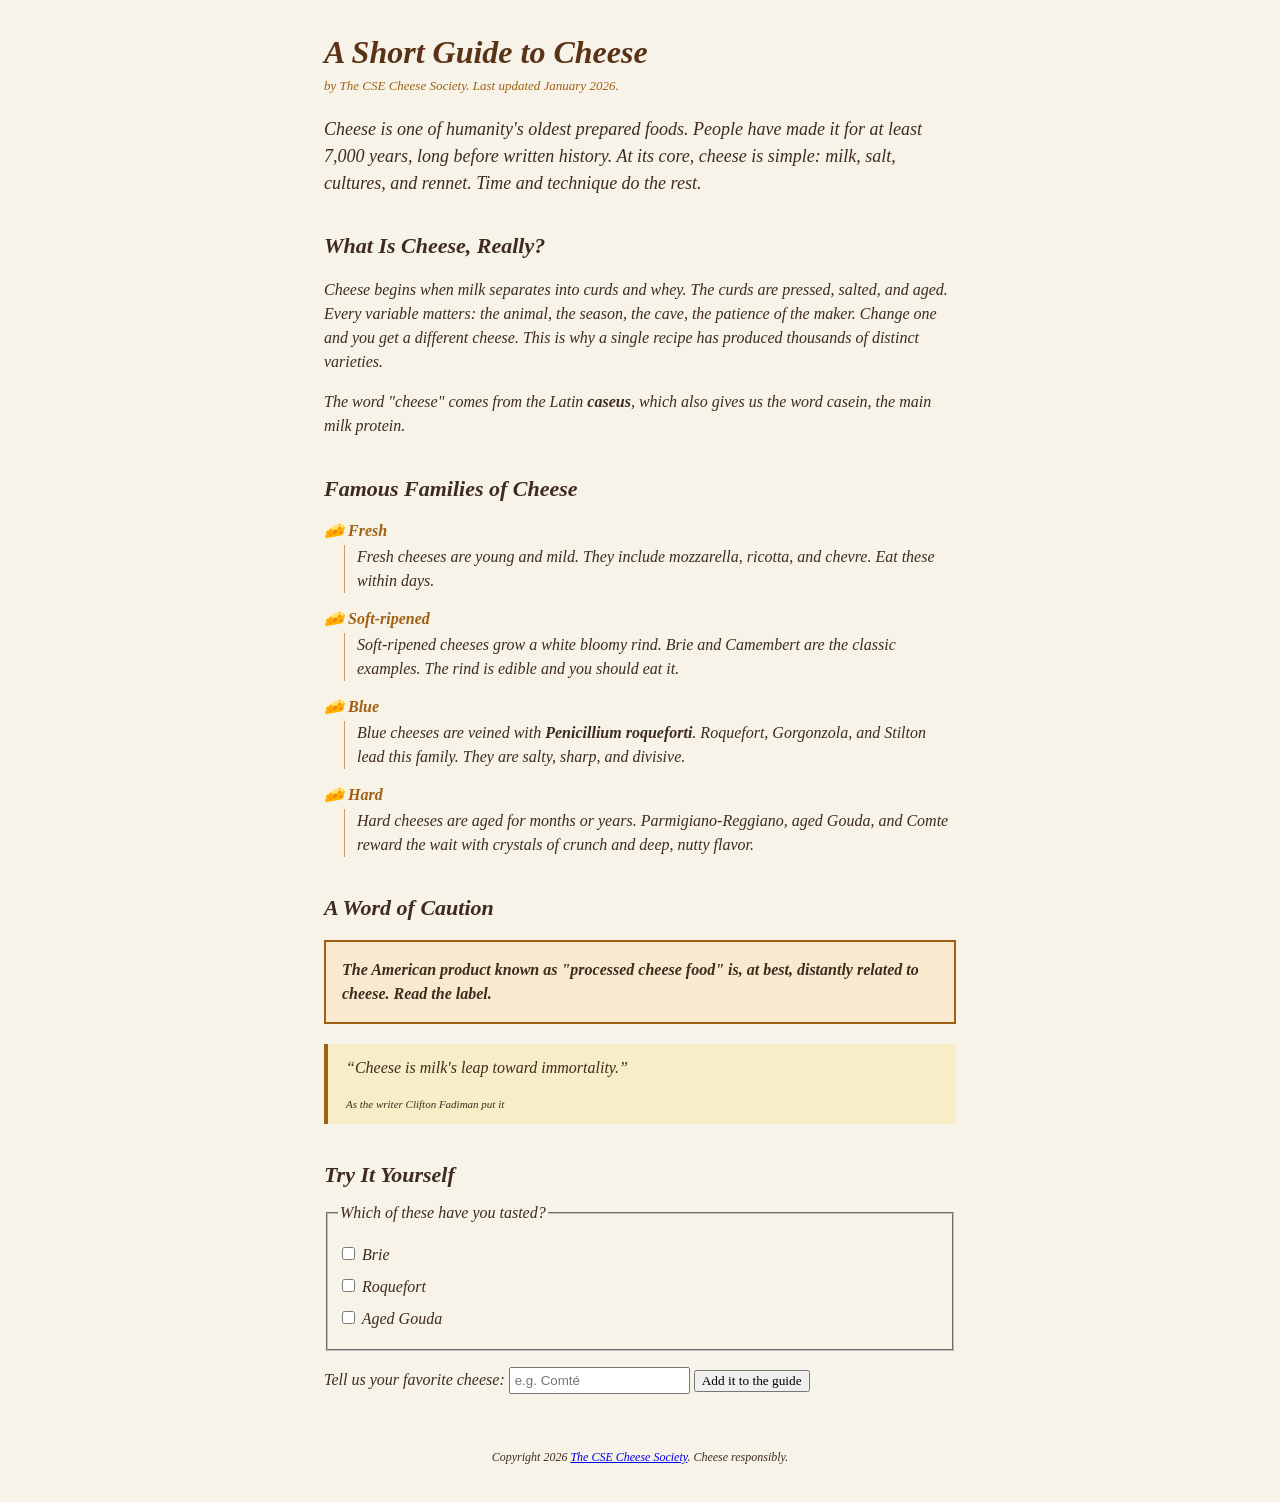
==== cheese.html @ 2a0a9105 "first submit for hw3" ====
<!doctype html>
<html lang="en">
<head>
	<meta charset="utf-8">
	<title>A Short Guide to Cheese</title>
	<link rel="stylesheet" href="cheese.css">
</head>
<body>
	<header>
		<h1>A Short Guide to Cheese</h1>
		<p>by The CSE Cheese Society. Last updated <time datetime="2026-01">January 2026</time>.</p>
	</header>

	<main>
		<article>
			<p>Cheese is one of humanity's oldest prepared foods. People have made it for at least 7,000 years, long before written history. At its core, cheese is simple: milk, salt, cultures, and rennet. Time and technique do the rest.</p>

			<section>
				<h2>What Is Cheese, Really?</h2>
				<p>Cheese begins when milk separates into curds and whey. The curds are pressed, salted, and aged. Every variable matters: the animal, the season, the cave, the patience of the maker. Change one and you get a different cheese. This is why a single recipe has produced thousands of distinct varieties.</p>
				<p>The word "cheese" comes from the Latin <strong>caseus</strong>, which also gives us the word <span class="latin-term">casein</span>, the main milk protein.</p>
			</section>

			<section id="cheese-families">
				<h2>Famous Families of Cheese</h2>
				<dl>
					<dt>Fresh</dt>
					<dd>Fresh cheeses are young and mild. They include mozzarella, ricotta, and chevre. Eat these within days.</dd>
					<dt>Soft-ripened</dt>
					<dd>Soft-ripened cheeses grow a white bloomy rind. Brie and Camembert are the classic examples. The rind is edible and you should eat it.</dd>
					<dt>Blue</dt>
					<dd>Blue cheeses are veined with <strong><i>Penicillium roqueforti</i></strong>. Roquefort, Gorgonzola, and Stilton lead this family. They are salty, sharp, and divisive.</dd>
					<dt>Hard</dt>
					<dd>Hard cheeses are aged for months or years. Parmigiano-Reggiano, aged Gouda, and Comte reward the wait with crystals of crunch and deep, nutty flavor.</dd>
				</dl>
			</section>

			<section>
				<h2>A Word of Caution</h2>
				<p id="warning">The American product known as "processed cheese food" is, at best, distantly related to cheese. Read the label.</p>
				<blockquote>
					<p><q>Cheese is milk's leap toward immortality.</q></p>
					<footer>As the writer Clifton Fadiman put it</footer>
				</blockquote>
			</section>

			<section>
				<h2>Try It Yourself</h2>
				<form action="#">
					<fieldset>
						<legend>Which of these have you tasted?</legend>
						<p><input type="checkbox" id="brie" name="tasted" value="Brie"> <label for="brie">Brie</label></p>
						<p><input type="checkbox" id="roquefort" name="tasted" value="Roquefort"> <label for="roquefort">Roquefort</label></p>
						<p><input type="checkbox" id="aged-gouda" name="tasted" value="Aged Gouda"> <label for="aged-gouda">Aged Gouda</label></p>
					</fieldset>
					<p>
						<label for="favorite-cheese">Tell us your favorite cheese:</label>
						<input type="text" id="favorite-cheese" name="favorite-cheese" placeholder="e.g. Comté">
						<button type="submit">Add it to the guide</button>
					</p>
				</form>
			</section>
		</article>
	</main>

	<footer>
		<p>
			Copyright 2026
			<a href="#">The CSE Cheese Society</a>.
			Cheese responsibly.
		</p>
	</footer>
</body>
</html>
---- cheese.css ----
* {
	box-sizing: border-box;
}

body {
	background: #f7f3e8;
	color: #3f2b1d;
	font-family: Georgia, "Times New Roman", serif;
	font-style: italic;
	line-height: 1.5;
	margin: 0;
}
body > header,main,
body > footer {
	max-width: 680px;
	margin: 0 auto;
}

body > header {
	padding: 28px 24px 8px;
}

main {
	padding: 0 24px;
}

body > footer {
	font-size: 12px;
	padding: 8px 24px 24px;
	text-align: center;
}

h1 {
	color: #5a3215;
	font-size: 32px;
	margin: 0;
}

header p {
	color: #a06012;
	font-size: 13px;
	margin: 0;
}

article > p {
	font-size: 18px;
	margin: 12px 0 32px;
}

section {
	margin: 0 0 34px;
}

h2 {
	font-size: 22px;
	margin: 0 0 10px;
}

#cheese-families dt::before {
	content: "🧀 ";
}
dl {
	margin: 0;
}

dt {
	color: #a06012;
	font-weight: bold;
	margin-top: 14px;
}
dd {
	border-left: 1px solid #d6966b;
	margin: 2px 0 0 20px;
	padding-left: 12px;
}
#warning {
	background: #fbe9cf;
	border: 2px solid #a06012;
	font-weight: bold;
	padding: 16px;
}
blockquote {
	background: #f7edc7;
	border-left: 4px solid #a06012;
	margin: 20px 0;
	padding: 12px 18px;
}

blockquote p {
	margin: 0 0 16px;
}

blockquote footer {
	font-size: 11px;
}

fieldset {
	padding: 10px;
}
fieldset p {
	margin: 8px 0;
}
input[type="text"] {
	padding: 4px;
}
button {
	font-family: inherit;
	font-style: normal;
}
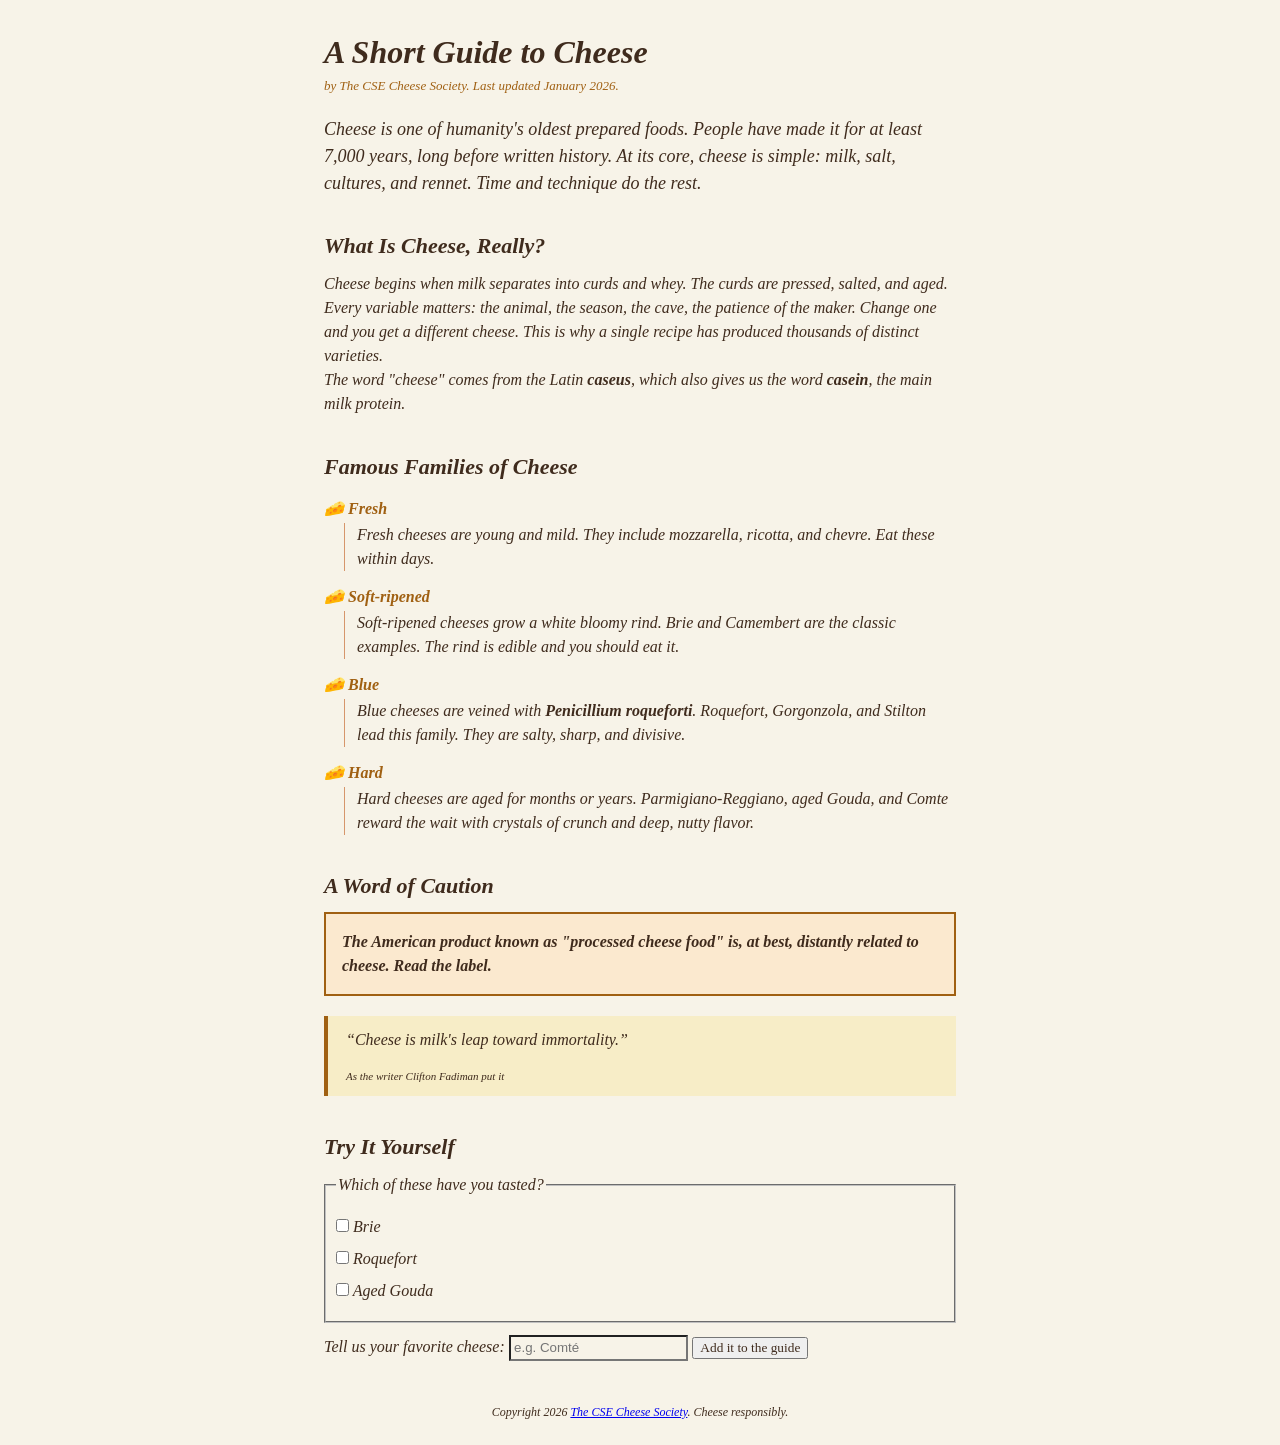
==== commit 1c16406c: "add comments for cheese html and css, add netlify.toml to fix deployed error" ====
--- a/cheese.html
+++ b/cheese.html
@@ -4,6 +4,15 @@
 	<meta charset="utf-8">
 	<title>A Short Guide to Cheese</title>
 	<link rel="stylesheet" href="cheese.css">
+	<style>
+		/*
+		this body > footer rule will cover cheese.css. It wins because this style block appears later
+		in the cascade.
+		*/
+		body > footer {
+			text-align: center;
+		}
+	</style>
 </head>
 <body>
 	<header>
@@ -18,7 +27,8 @@
 			<section>
 				<h2>What Is Cheese, Really?</h2>
 				<p>Cheese begins when milk separates into curds and whey. The curds are pressed, salted, and aged. Every variable matters: the animal, the season, the cave, the patience of the maker. Change one and you get a different cheese. This is why a single recipe has produced thousands of distinct varieties.</p>
-				<p>The word "cheese" comes from the Latin <strong>caseus</strong>, which also gives us the word <span class="latin-term">casein</span>, the main milk protein.</p>
+				<p>The word "cheese" comes from the Latin <strong class="latin-term">caseus</strong>, which also gives us the word
+				<span class="latin-term">casein</span>, the main milk protein.</p>
 			</section>
 
 			<section id="cheese-families">
--- a/cheese.css
+++ b/cheese.css
@@ -1,109 +1,157 @@
+/* Deployed page: https://tiny-torrone-6e01d4.netlify.app/ */
+
+
+/*
+	@import is used for this assignment.
+	In production, <link> is preferred because it allows stylesheets
+	to be discovered and downloaded earlier.
+*/
+@import "variables.css";
 * {
+	margin: 0;
 	box-sizing: border-box;
 }
 
+html[lang] {
+	background: var(--page-background);
+}
 body {
-	background: #f7f3e8;
-	color: #3f2b1d;
-	font-family: Georgia, "Times New Roman", serif;
+	background: var(--page-background);
+	color: var(--text-color);
+	font-family: var(--font-stack);
 	font-style: italic;
 	line-height: 1.5;
-	margin: 0;
 }
 body > header,main,
 body > footer {
-	max-width: 680px;
+	width: 100%;
+	max-width: var(--content-width);
 	margin: 0 auto;
 }
 
 body > header {
-	padding: 28px 24px 8px;
+	padding: 1.75rem 1.5rem 0.5rem;
 }
 
 main {
-	padding: 0 24px;
+	padding: 0 1.5rem;
 }
 
 body > footer {
-	font-size: 12px;
-	padding: 8px 24px 24px;
-	text-align: center;
+	font-size: 0.75rem;
+	padding: 0.5rem 1.5rem 1.5rem;
+	text-align: left;
 }
 
 h1 {
-	color: #5a3215;
-	font-size: 32px;
+	color: var(--text-color);
+	font-size: 2rem;
 	margin: 0;
 }
 
 header p {
-	color: #a06012;
-	font-size: 13px;
+	color: var(--accent-color);
+	font-size: 0.8125rem;
 	margin: 0;
 }
 
 article > p {
-	font-size: 18px;
-	margin: 12px 0 32px;
+	font-size: 1.125rem;
+	margin: 0.75rem 0 2rem;
 }
 
 section {
-	margin: 0 0 34px;
+	margin: 0 0 2.125rem;
 }
 
 h2 {
-	font-size: 22px;
-	margin: 0 0 10px;
+	font-size: 1.375rem;
+	margin: 0 0 0.625rem;
+}
+
+.latin-term {
+	font-weight: bold;
 }
 
 #cheese-families dt::before {
 	content: "🧀 ";
 }
+
 dl {
 	margin: 0;
 }
 
 dt {
-	color: #a06012;
+	color: var(--accent-color);
 	font-weight: bold;
-	margin-top: 14px;
+	margin-top: 0.875rem;
 }
-dd {
+
+dt + dd {
 	border-left: 1px solid #d6966b;
-	margin: 2px 0 0 20px;
-	padding-left: 12px;
+	margin: 0.125rem 0 0 1.25rem;
+	padding-left: 0.75rem;
 }
+
 #warning {
 	background: #fbe9cf;
-	border: 2px solid #a06012;
+	border: 2px solid var(--accent-color);
 	font-weight: bold;
-	padding: 16px;
+	padding: 1rem;
 }
+
 blockquote {
 	background: #f7edc7;
-	border-left: 4px solid #a06012;
-	margin: 20px 0;
-	padding: 12px 18px;
+	border-left: 4px solid var(--accent-color);
+	margin: 1.25rem 0;
+	padding: 0.75em 1.125em;
 }
 
 blockquote p {
-	margin: 0 0 16px;
+	margin: 0 0 1rem;
 }
 
 blockquote footer {
-	font-size: 11px;
+	font-size: 0.6875rem;
+}
+
+form {
+	max-width: var(--content-width);
 }
 
 fieldset {
-	padding: 10px;
+	padding: 0.625rem;
 }
+
 fieldset p {
-	margin: 8px 0;
+	margin: 0.5rem 0;
 }
+
+form > p {
+	margin-top: 0.75rem;
+}
+
 input[type="text"] {
-	padding: 4px;
+	background: var(--page-background);
+	padding: 0.25em;
 }
+
 button {
-	font-family: inherit;
+	color: var(--text-color);
+	font-family: var(--font-stack);
 	font-style: normal;
 }
+
+a:hover {
+	color: var(--accent-color);
+}
+
+a:focus,
+input:focus,
+button:focus {
+	background: #f7edc7;
+}
+
+input[type="checkbox"]:checked + label {
+	font-weight: bold;
+}
